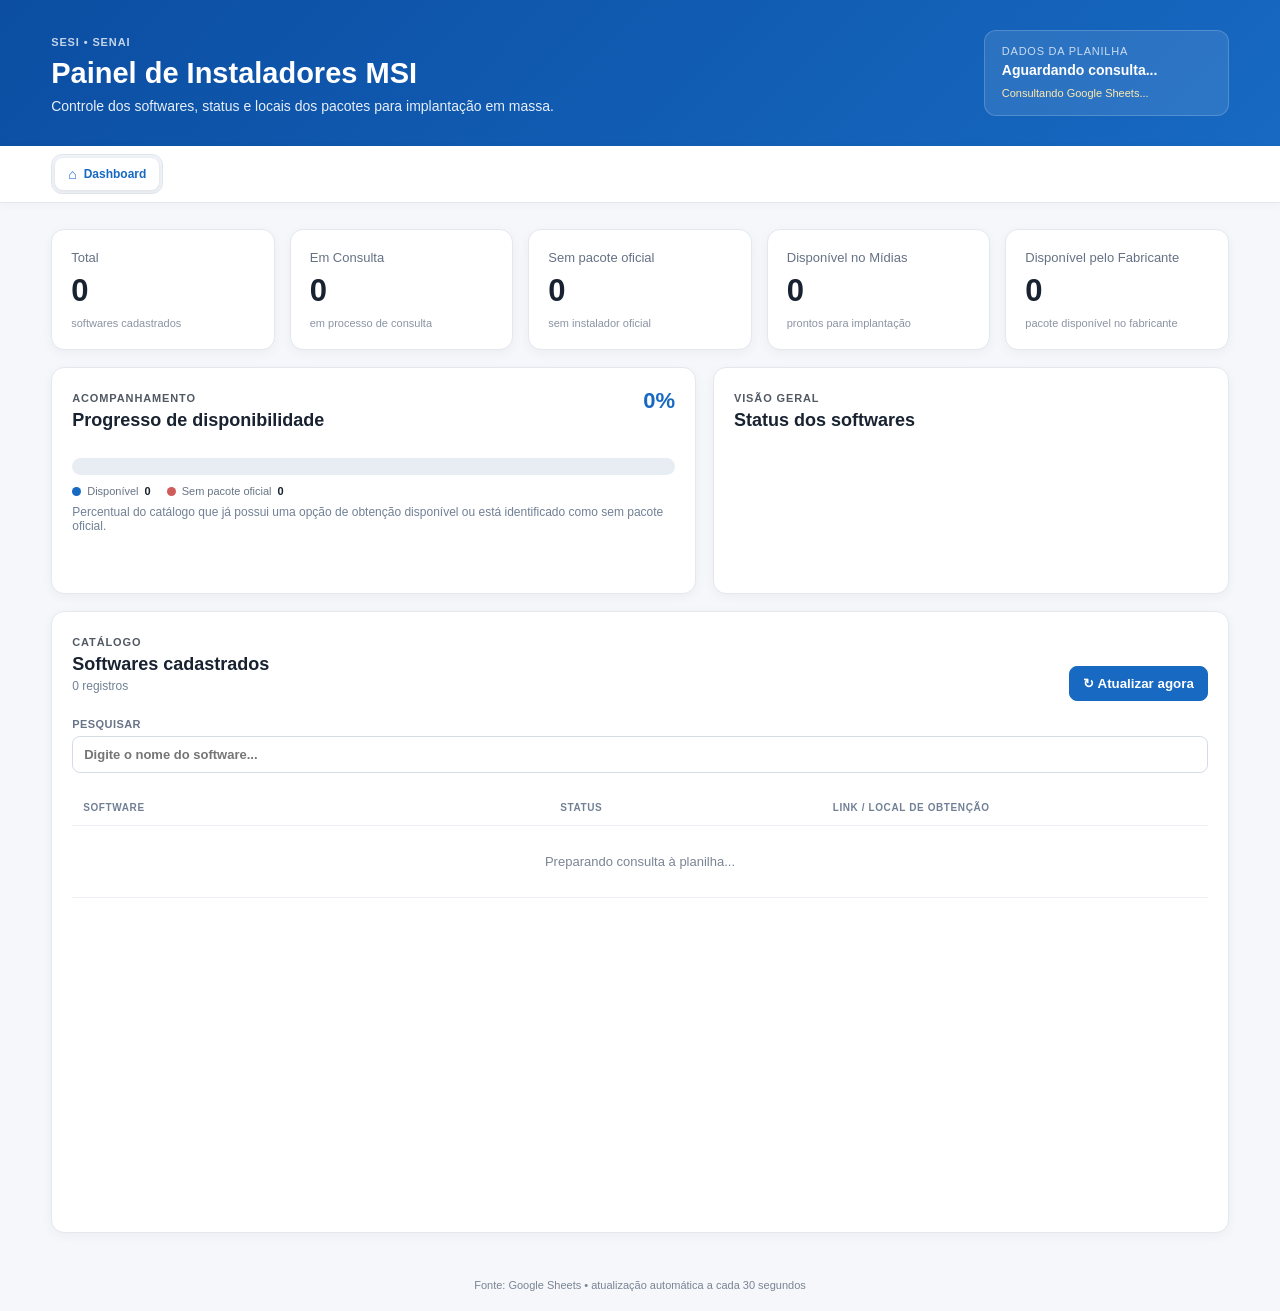
==== Index.html @ 360e511c "Add files via upload" ====
<!DOCTYPE html>
<html lang="pt-BR">
<head>
<meta charset="UTF-8">
<meta name="viewport" content="width=device-width, initial-scale=1.0">
<title>Painel de Instaladores MSI</title>
<style>
*{box-sizing:border-box}body{margin:0;font-family:Inter,Segoe UI,Arial,sans-serif;background:#f5f7fa;color:#182230}.topbar{background:linear-gradient(135deg,#0b4ea2,#1769c2);color:#fff;padding:30px max(4%,calc((100% - 1200px)/2));display:flex;justify-content:space-between;gap:28px;align-items:center}.brand{min-width:0}.eyebrow,.section-kicker{font-size:11px;font-weight:700;letter-spacing:.08em;text-transform:uppercase;opacity:.75}.topbar h1{margin:7px 0 7px;font-size:29px;line-height:1.15}.topbar p{margin:0;max-width:720px;opacity:.9;font-size:14px}.update-box{min-width:245px;padding:14px 17px;border:1px solid rgba(255,255,255,.18);border-radius:12px;background:rgba(255,255,255,.1)}.update-label{font-size:11px;text-transform:uppercase;letter-spacing:.07em;opacity:.75}.update-box strong{display:block;margin:5px 0;font-size:14px}.connection{display:inline-flex;align-items:center;gap:6px;font-size:11px}.connection.ok{color:#c8f7d8}.connection.error{color:#ffd0d0}.connection.loading{color:#ffe9ad}.container{width:min(1200px,92%);margin:26px auto}.notice{margin-bottom:16px;padding:13px 16px;border-radius:10px;font-size:13px}.notice.error{background:#fff0f0;border:1px solid #f0b7b7;color:#8e2525}.notice.warning{background:#fff8e5;border:1px solid #efd28a;color:#795500}.hidden{display:none}.cards{display:grid;grid-template-columns:repeat(4,1fr);gap:15px;margin-bottom:17px}.card,.panel{background:#fff;border:1px solid #e3e8ef;border-radius:13px;box-shadow:0 3px 12px rgba(24,34,48,.045)}.card{padding:18px 19px}.card span{font-size:13px;color:#657184}.card strong{display:block;font-size:31px;line-height:1;margin:9px 0 7px}.card small{color:#8a94a3;font-size:11px}.card.highlight{border-top:3px solid #1769c2}.overview{display:grid;grid-template-columns:1.25fr 1fr;gap:17px;margin-bottom:17px}.panel{padding:20px}.section-heading{display:flex;justify-content:space-between;gap:18px;align-items:start}.section-heading h2,.table-head h2{margin:4px 0 0;font-size:18px}.section-heading>strong{font-size:22px;color:#1769c2}.progress-track{height:17px;background:#e8edf3;border-radius:99px;overflow:hidden;margin:27px 0 10px;display:flex}.progress-bar{height:100%;width:0;flex:0 0 auto;transition:width .35s ease}.progress-available{background:linear-gradient(90deg,#1769c2,#2e86de)}.progress-none{background:#d15b5b}.progress-legend{display:flex;flex-wrap:wrap;gap:16px;font-size:11px;color:#687487;margin-bottom:8px}.progress-legend span{display:inline-flex;align-items:center;gap:6px}.progress-legend b{color:#182230}.progress-dot{width:9px;height:9px;border-radius:50%;display:inline-block}.muted{color:#718096;font-size:12px;margin:8px 0}.donut-wrap{display:flex;align-items:center;gap:23px;min-height:142px}.donut{width:142px;height:142px;border-radius:50%;position:relative;flex:0 0 auto}.donut:after{content:"";position:absolute;inset:31px;border-radius:50%;background:#fff}.legend{display:grid;gap:11px;font-size:12px}.legend>div{display:flex;align-items:center;gap:7px}.legend b{margin-left:2px}.dot{width:10px;height:10px;border-radius:50%;display:inline-block}.consulta-dot{background:#d99a20}.none-dot{background:#d15b5b}.available-dot{background:#1769c2}.table-panel{padding-bottom:12px}.table-head{display:flex;justify-content:space-between;align-items:end;gap:20px}.actions button{border:1px solid #1769c2;background:#1769c2;color:#fff;border-radius:8px;padding:9px 13px;font-weight:600;cursor:pointer}.actions button:hover{background:#0b4ea2}.filters{display:grid;grid-template-columns:1.5fr 1fr;gap:12px;margin:17px 0}.filters label{display:grid;gap:6px;font-size:11px;font-weight:700;color:#687487;text-transform:uppercase;letter-spacing:.04em}input,select{width:100%;border:1px solid #d5dce6;border-radius:8px;padding:10px 11px;background:#fff;color:#182230;font:inherit;font-size:13px;outline:none}input:focus,select:focus{border-color:#1769c2;box-shadow:0 0 0 3px rgba(23,105,194,.1)}.table-wrap{overflow:auto}table{width:100%;border-collapse:collapse}th,td{padding:12px 11px;border-bottom:1px solid #edf0f4;text-align:left}th{color:#718096;font-size:10px;text-transform:uppercase;letter-spacing:.06em}td{font-size:13px}.status{display:inline-flex;padding:5px 9px;border-radius:99px;font-size:11px;font-weight:700}.status.available{background:#eaf3ff;color:#1769c2;border:1px solid #cfe0f5}.status.consulta{background:#fff5d9;color:#8a5a00}.status.none{background:#fdeaea;color:#a32929}.status.unknown{background:#eef2f7;color:#596579}.empty{text-align:center;color:#7a8494;padding:28px}.table-panel .muted{margin-top:4px}footer{text-align:center;color:#7a8494;font-size:11px;padding:20px}@media(max-width:850px){.topbar{flex-direction:column;align-items:flex-start}.update-box{width:100%;min-width:0}.cards{grid-template-columns:repeat(2,1fr)}.overview{grid-template-columns:1fr}.table-head{align-items:stretch;flex-direction:column}.filters{grid-template-columns:1fr}}@media(max-width:500px){.container{width:94%;margin-top:18px}.cards{grid-template-columns:1fr}.topbar{padding:24px 4%}.topbar h1{font-size:24px}.donut-wrap{align-items:flex-start;flex-direction:column}.donut{width:125px;height:125px}.donut:after{inset:28px}}
.nav{background:#fff;border-bottom:1px solid #e3e8ef;position:sticky;top:0;z-index:5}.nav-inner{width:min(1200px,92%);margin:auto;display:flex;gap:4px}.nav-btn{border:0;background:transparent;padding:12px 15px;color:#637084;font-weight:700;font-size:12px;cursor:pointer;border-bottom:3px solid transparent}.nav-btn:hover{color:#1769c2}.nav-btn.active{color:#1769c2;border-bottom-color:#1769c2}.hidden-page{display:none!important}.actions{display:flex;gap:8px;flex-wrap:wrap}.actions button.secondary{background:#fff;color:#1769c2;border-color:#b9cee6}.actions button.secondary:hover{background:#f1f6fb}.open-link{display:inline-flex;align-items:center;padding:6px 10px;border-radius:7px;background:#1769c2;color:#fff;text-decoration:none;font-size:11px;font-weight:700}.open-link:hover{background:#0b4ea2}.link-cell{max-width:300px;white-space:nowrap;overflow:hidden;text-overflow:ellipsis}@media(max-width:650px){.nav-inner{width:94%}.nav-btn{padding:11px 10px}.actions{align-items:stretch}.actions button{width:100%}}
/* Navegação clean v10 */
.nav{background:rgba(255,255,255,.96);backdrop-filter:blur(8px);box-shadow:0 2px 10px rgba(24,34,48,.035)}
.nav-inner{padding:8px 0;align-items:center}
.nav-segment{display:inline-flex;gap:3px;padding:3px;background:#f1f4f8;border:1px solid #e1e6ed;border-radius:11px}
.nav-btn{display:inline-flex;align-items:center;gap:7px;border:0;border-radius:8px;border-bottom:0;padding:9px 13px;color:#667387;background:transparent;transition:.18s ease}
.nav-btn:hover{color:#1769c2;background:#fff}
.nav-btn.active{color:#1769c2;background:#fff;box-shadow:0 1px 4px rgba(24,34,48,.10);border-bottom:0}
.nav-icon{font-size:14px;line-height:1;font-weight:800}
.media-state.ok{color:#18794e}.media-state.warning{color:#8a5a00}.media-state.error{color:#a32929}.media-state.loading{color:#1769c2}
@media(max-width:650px){.nav-inner{width:94%}.nav-segment{width:100%}.nav-btn{flex:1;justify-content:center;padding:10px 8px}.actions button{width:auto}.actions #mediaBackButton{width:auto}}

/* Ação Abrir */
.open-link{border:0;cursor:pointer;font-family:inherit}
/* v14: layout fixo e área de tabela estável */
.page{min-height:760px}
.table-wrap{min-height:390px;max-height:390px;overflow:auto}
#page-dashboard .table-wrap{min-height:430px;max-height:430px}
.card.highlight{border-top-color:#1769c2;background:#f8fbff}
.status.available{background:#eaf3ff;color:#1769c2;border-color:#cfe0f5}

/* v15: área de visualização estável independentemente dos filtros */
.page{min-height:760px}
.table-wrap{height:430px;overflow:auto}
.table-wrap table{min-width:100%}
.open-link{white-space:nowrap}
.open-link.copied{background:#2f855a!important;border-color:#2f855a!important}
.status.available{background:#eaf3ff;color:#1769c2;border-color:#cfe0f5}
@media(max-width:850px){.page{min-height:900px}.table-wrap{height:430px}}
@media(max-width:500px){.page{min-height:980px}.table-wrap{height:430px}}

/* v16: layout visual fixo e navegação de mídias somente por cópia */
.software-table,.media-table{table-layout:fixed;width:100%;}
.software-table .col-software{width:75%;}
.software-table .col-status{width:25%;}
.media-table .col-media-software{width:20%;}
.media-table .col-media-type{width:12%;}
.media-table .col-media-link{width:31%;}
.media-table .col-media-obs{width:25%;}
.media-table .col-media-action{width:12%;}
.software-table th,.software-table td,.media-table th,.media-table td{overflow:hidden;text-overflow:ellipsis;}
.media-table .link-cell{max-width:none;white-space:nowrap;}
.card.highlight{border:1px solid #1769c2;background:#eaf3ff;}
.card.highlight span,.card.highlight strong,.card.highlight small{color:#1769c2;}
.status.available{background:#1769c2;color:#fff;border-color:#1769c2;}
.open-link{background:#1769c2;color:#fff;border:1px solid #1769c2;}
.open-link:hover{background:#0b4ea2;border-color:#0b4ea2;}
.open-link.copied{background:#2f855a!important;border-color:#2f855a!important;}
.table-wrap{height:430px;min-height:430px;max-height:430px;}
#page-dashboard .table-wrap{height:430px;min-height:430px;max-height:430px;}

/* v17 corrections */
.table-wrap{overflow-x:auto;overflow-y:scroll;}
#page-dashboard .table-wrap{overflow-x:auto;overflow-y:scroll;}
.card.highlight{background:#eaf3ff !important;border:1px solid #1769c2 !important;border-top:3px solid #1769c2 !important;}
.card.highlight span,.card.highlight strong,.card.highlight small{color:#1769c2 !important;}
.status.available{background:#1769c2 !important;color:#fff !important;border-color:#1769c2 !important;}
.software-table th,.software-table td{white-space:nowrap;}
.media-table th,.media-table td{white-space:nowrap;}

/* v18: filtro de status com a mesma identidade visual do gráfico */
#statusFilter.status-filter-available{background:#eaf3ff !important;color:#1769c2 !important;border-color:#1769c2 !important;font-weight:700;}
#statusFilter.status-filter-consulta{background:#fff5d9 !important;color:#8a5a00 !important;border-color:#d99a20 !important;font-weight:700;}
#statusFilter.status-filter-none{background:#fdeaea !important;color:#a32929 !important;border-color:#d15b5b !important;font-weight:700;}
#statusFilter option{background:#fff;color:#182230;font-weight:400;}
#statusFilter option:checked{background:#1769c2;color:#fff;}

.media-actions{display:flex;gap:6px;align-items:center;white-space:nowrap}.browser-link{background:#fff!important;color:#1769c2!important;border:1px solid #1769c2!important}.browser-link:hover{background:#f1f6fb!important}

/* v23: mídia compacta com botão de cópia no próprio campo de endereço */
.media-table .col-media-software{width:22%;}
.media-table .col-media-type{width:13%;}
.media-table .col-media-link{width:40%;}
.media-table .col-media-obs{width:25%;}
.media-table .link-cell{display:flex;align-items:center;gap:8px;min-width:0;overflow:hidden;text-overflow:clip;}
.media-table .media-link-text{min-width:0;overflow:hidden;text-overflow:ellipsis;white-space:nowrap;flex:1;}
.media-table .copy-link{flex:0 0 auto;}

/* v25 */
#statusFilter.status-filter-fabricante{background:#eaf3ff !important;color:#1769c2 !important;border-color:#1769c2 !important;font-weight:700;}

/* v26: tabela de mídias mais compacta */
.media-table .col-media-software{width:22%;}
.media-table .col-media-type{width:12%;}
.media-table .col-media-link{width:41%;}
.media-table .col-media-obs{width:25%;}
.media-table .link-cell{display:flex;align-items:center;gap:8px;min-width:0;}
.media-table .copy-link{flex:0 0 auto;white-space:nowrap;padding:6px 9px;font-size:12px;}

/* v29: links integrados ao dashboard; página de mídias removida */
.software-table,.software-table .col-software,.software-table .col-status,.software-table .col-link{table-layout:fixed;}
.software-table .col-software{width:42%;}
.software-table .col-status{width:24%;}
.software-table .col-link{width:34%;}
.software-table .link-cell{display:flex;align-items:center;gap:8px;min-width:0;white-space:nowrap;}
.software-table .link-text{min-width:0;flex:1;overflow:hidden;text-overflow:ellipsis;white-space:nowrap;}
.software-table .copy-link{flex:0 0 auto;white-space:nowrap;padding:6px 9px;border:1px solid #1769c2;border-radius:7px;background:#1769c2;color:#fff;font-size:11px;font-weight:700;cursor:pointer;}
.software-table .copy-link:hover{background:#0b4ea2;border-color:#0b4ea2;}
.software-table .copy-link.copied{background:#2f7d32;border-color:#2f7d32;}
@media(max-width:850px){.software-table .col-software{width:34%;}.software-table .col-status{width:28%;}.software-table .col-link{width:38%;}}
@media(max-width:650px){.software-table .col-software{width:100%;}.software-table .col-status{width:100%;}.software-table .col-link{width:100%;}.software-table th,.software-table td{white-space:nowrap;}}

/* v30: cards de resumo como filtros rápidos */
.cards{grid-template-columns:repeat(5,1fr);}
.filter-card{cursor:pointer;transition:transform .16s ease,box-shadow .16s ease,border-color .16s ease,background .16s ease;user-select:none;}
.filter-card:hover{transform:translateY(-2px);box-shadow:0 6px 18px rgba(24,34,48,.09);border-color:#b9cee6;}
.filter-card:focus-visible{outline:3px solid rgba(23,105,194,.22);outline-offset:2px;}
.filter-card.active-filter{border-color:#1769c2;background:#eaf3ff;box-shadow:0 4px 14px rgba(23,105,194,.12);}
.filter-card.active-filter span,.filter-card.active-filter strong,.filter-card.active-filter small{color:#1769c2;}
.filter-card.active-filter strong{font-weight:800;}
.filters{grid-template-columns:1fr;}
@media(max-width:1100px){.cards{grid-template-columns:repeat(3,1fr);}}
@media(max-width:850px){.cards{grid-template-columns:repeat(2,1fr);}}
@media(max-width:500px){.cards{grid-template-columns:1fr;}}

</style>
</head>
<body>
<header class="topbar">
  <div class="brand"><span class="eyebrow">SESI • SENAI</span><h1>Painel de Instaladores MSI</h1><p>Controle dos softwares, status e locais dos pacotes para implantação em massa.</p></div>
  <div class="update-box"><div class="update-label">Dados da planilha</div><strong id="lastUpdate">Aguardando consulta...</strong><span id="connectionStatus" class="connection loading">Iniciando conexão...</span></div>
</header>
<nav class="nav"><div class="nav-inner"><div class="nav-segment" aria-label="Navegação principal">
  <button class="nav-btn active" data-page="dashboard"><span class="nav-icon">⌂</span><span>Dashboard</span></button>
</div></div></nav>
<main class="container">
  <div id="errorBox" class="notice hidden"></div>
  <section id="page-dashboard" class="page">
    <section class="cards" aria-label="Filtros rápidos do catálogo">
      <article class="card filter-card" data-filter="" tabindex="0" role="button" aria-pressed="false"><span>Total</span><strong id="total">0</strong><small>softwares cadastrados</small></article>
      <article class="card filter-card" data-filter="Em Consulta" tabindex="0" role="button" aria-pressed="false"><span>Em Consulta</span><strong id="emConsulta">0</strong><small>em processo de consulta</small></article>
      <article class="card filter-card" data-filter="Sem pacote oficial" tabindex="0" role="button" aria-pressed="false"><span>Sem pacote oficial</span><strong id="semPacote">0</strong><small>sem instalador oficial</small></article>
      <article class="card filter-card" data-filter="Disponível no Mídias" tabindex="0" role="button" aria-pressed="false"><span>Disponível no Mídias</span><strong id="disponivel">0</strong><small>prontos para implantação</small></article>
      <article class="card filter-card" data-filter="Disponível pelo Fabricante" tabindex="0" role="button" aria-pressed="false"><span>Disponível pelo Fabricante</span><strong id="fabricante">0</strong><small>pacote disponível no fabricante</small></article>
    </section>
    <section class="overview">
      <div class="panel progress-panel"><div class="section-heading"><div><span class="section-kicker">Acompanhamento</span><h2>Progresso de disponibilidade</h2></div><strong id="progressPercent">0%</strong></div><div class="progress-track" aria-label="Progresso de disponibilidade"><div id="progressAvailableBar" class="progress-bar progress-available"></div><div id="progressSemPacoteBar" class="progress-bar progress-none"></div></div><div class="progress-legend"><span><i class="progress-dot available-dot"></i>Disponível <b id="progressAvailableCount">0</b></span><span><i class="progress-dot none-dot"></i>Sem pacote oficial <b id="progressSemPacoteCount">0</b></span></div><p class="muted">Percentual do catálogo que já possui uma opção de obtenção disponível ou está identificado como sem pacote oficial.</p></div>
      <div class="panel chart-panel"><div class="section-heading"><div><span class="section-kicker">Visão geral</span><h2>Status dos softwares</h2></div></div><div class="donut-wrap"><div id="donut" class="donut"></div><div id="legend" class="legend"></div></div></div>
    </section>
    <section class="panel table-panel">
      <div class="table-head"><div><span class="section-kicker">Catálogo</span><h2>Softwares cadastrados</h2><p class="muted" id="resultCount">0 registros</p></div><div class="actions"><button id="refreshButton" type="button">↻ Atualizar agora</button></div></div>
      <div class="filters"><label>Pesquisar<input id="search" type="search" placeholder="Digite o nome do software..."></label></div>
      <div class="table-wrap"><table class="software-table"><colgroup><col class="col-software"><col class="col-status"><col class="col-link"></colgroup><thead><tr><th>Software</th><th>Status</th><th>Link / local de obtenção</th></tr></thead><tbody id="softwareTable"><tr><td colspan="3" class="empty">Preparando consulta à planilha...</td></tr></tbody></table></div>
    </section>
  </section>
</main>
<footer>Fonte: Google Sheets • atualização automática a cada 30 segundos</footer>


<script>
const STATUS = {
  CONSULTA: "Em Consulta",
  SEM_PACOTE: "Sem pacote oficial",
  DISPONIVEL: "Disponível no \\Mídias",
  FABRICANTE: "Disponível pelo Fabricante"
};

let allRows = [], hasLoadedData = false, activeFilter = "";
function $(id) { return document.getElementById(id); }
function normalize(value) { return String(value ?? "").replace(/^\uFEFF/, "").replace(/\u00A0/g, " ").trim(); }
function normalizeStatus(value) { return normalize(value).replace(/\\+/g, "\\").replace(/\s+/g, " ").toLowerCase(); }
function canonicalStatus(value) {
  const raw = normalize(value), key = normalizeStatus(raw);
  if (key === normalizeStatus(STATUS.CONSULTA)) return STATUS.CONSULTA;
  if (key === normalizeStatus(STATUS.SEM_PACOTE)) return STATUS.SEM_PACOTE;
  if (key === normalizeStatus(STATUS.DISPONIVEL) || key === normalizeStatus("Disponível no Mídias")) return STATUS.DISPONIVEL;
  if (key === normalizeStatus(STATUS.FABRICANTE)) return STATUS.FABRICANTE;
  return raw;
}
function setConnection(text,type="neutral") { const el=$("connectionStatus"); if(el){el.textContent=text;el.className=`connection ${type}`;} }
function setLastUpdate(text) { if($("lastUpdate")) $("lastUpdate").textContent=text; }
function showError(message,type="error") { const box=$("errorBox"); if(box){box.className=`notice ${type}`;box.textContent=message;} }
function hideError() { if($("errorBox")) $("errorBox").className="notice hidden"; }

function loadData(){
  setConnection("Consultando Google Sheets...","loading");
  google.script.run
    .withSuccessHandler(data => {
      allRows = (data && Array.isArray(data.rows) ? data.rows : []).map(r => ({
        software: normalize(r.software),
        status: canonicalStatus(r.status),
        link: normalize(r.link)
      })).filter(r => r.software);
      hasLoadedData = true;
      updateDashboard();
      setLastUpdate(data.updatedAt || new Date().toLocaleString("pt-BR"));
      setConnection(`Conectado • ${allRows.length} registros`,"ok");
      if(!allRows.length) showError("A planilha foi acessada, mas ainda não há softwares cadastrados.","warning");
      else hideError();
    })
    .withFailureHandler(error => {
      console.error("Falha ao carregar dados:", error);
      setConnection("Sem conexão com a planilha","error");
      setLastUpdate("Não atualizada");
      updateDashboard();
      if(hasLoadedData) showError("Não foi possível atualizar os dados agora. Os dados anteriores continuam sendo exibidos.","warning");
      else { showError("Não foi possível obter os dados da planilha. Verifique as permissões do Web App e tente novamente.","error"); renderEmptyState("Não foi possível carregar os dados."); }
    })
    .getSoftwares();
}

function statusClass(status){
  if(status===STATUS.DISPONIVEL||status===STATUS.FABRICANTE)return"available";
  if(status===STATUS.CONSULTA)return"consulta";
  if(status===STATUS.SEM_PACOTE)return"none";
  return"unknown";
}

function updateDashboard(){
  const total=allRows.length,
    consulta=allRows.filter(r=>r.status===STATUS.CONSULTA).length,
    semPacote=allRows.filter(r=>r.status===STATUS.SEM_PACOTE).length,
    disponivel=allRows.filter(r=>r.status===STATUS.DISPONIVEL).length,
    fabricante=allRows.filter(r=>r.status===STATUS.FABRICANTE).length,
    disponivelTotal=disponivel+fabricante,
    acompanhado=disponivelTotal+semPacote,
    percent=total?acompanhado/total*100:0,
    percentDisponivel=total?disponivelTotal/total*100:0,
    percentSemPacote=total?semPacote/total*100:0;
  $("total").textContent=total;
  $("emConsulta").textContent=consulta;
  $("semPacote").textContent=semPacote;
  $("disponivel").textContent=disponivel;
  $("fabricante").textContent=fabricante;
  $("progressPercent").textContent=`${percent.toFixed(1)}%`;
  $("progressAvailableBar").style.width=`${percentDisponivel}%`;
  $("progressSemPacoteBar").style.width=`${percentSemPacote}%`;
  $("progressAvailableCount").textContent=disponivelTotal;
  $("progressSemPacoteCount").textContent=semPacote;

  const a=total?consulta/total*360:0,b=total?semPacote/total*360:0,c=total?disponivel/total*360:0,d=total?fabricante/total*360:0;
  $("donut").style.background=`conic-gradient(#d99a20 0deg ${a}deg,#d15b5b ${a}deg ${a+b}deg,#1769c2 ${a+b}deg ${a+b+c}deg,#1769c2 ${a+b+c}deg ${a+b+c+d}deg)`;
  $("legend").innerHTML=`<div><span class="dot consulta-dot"></span>Em Consulta <b>${consulta}</b></div><div><span class="dot none-dot"></span>Sem pacote oficial <b>${semPacote}</b></div><div><span class="dot available-dot"></span>Disponível no Mídias <b>${disponivel}</b></div><div><span class="dot available-dot"></span>Disponível pelo Fabricante <b>${fabricante}</b></div>`;
  renderTable();
}

function renderEmptyState(message){
  $("softwareTable").innerHTML=`<tr><td colspan="3" class="empty">${escapeHtml(message)}</td></tr>`;
  $("resultCount").textContent="0 registros";
}

function renderTable(){
  const search=normalize($("search")?.value).toLowerCase(),filter=canonicalStatus(activeFilter);
  const rows=allRows.filter(r=>(!search||r.software.toLowerCase().includes(search))&&(!filter||r.status===filter));
  $("resultCount").textContent=`${rows.length} registro${rows.length===1?'':'s'}`;
  $("softwareTable").innerHTML=rows.length?rows.map(r=>{
    const i=allRows.indexOf(r);
    const link=r.link||"—";
    return `<tr><td>${escapeHtml(r.software)}</td><td><span class="status ${statusClass(r.status)}">${escapeHtml(r.status||"Sem status")}</span></td><td class="link-cell" title="${escapeHtml(link)}"><span class="link-text">${escapeHtml(link)}</span>${r.link?`<button type="button" class="copy-link" data-row-index="${i}">Copiar endereço</button>`:""}</td></tr>`;
  }).join(""):`<tr><td colspan="3" class="empty">${allRows.length?"Nenhum software encontrado para os filtros atuais.":"Nenhum software cadastrado."}</td></tr>`;
}

function updateFilterCards(){
  document.querySelectorAll(".filter-card").forEach(card=>{
    const active=canonicalStatus(card.dataset.filter||"")===canonicalStatus(activeFilter);
    card.classList.toggle("active-filter",!!activeFilter&&active);
    card.setAttribute("aria-pressed",activeFilter&&active?"true":"false");
  });
}
function setActiveFilter(filter){ activeFilter=canonicalStatus(filter||""); updateFilterCards(); renderTable(); }

function copyAddress(link,button){
  const x=String(link??"").replace(/^\uFEFF/,"").replace(/\u00A0/g," ").trim();
  if(!x)return;
  try{
    if(navigator.clipboard&&window.isSecureContext)navigator.clipboard.writeText(x).then(()=>copiedFeedback(button)).catch(()=>fallbackCopy(x,button));
    else fallbackCopy(x,button);
  }catch(e){fallbackCopy(x,button);}
}
function fallbackCopy(x,button){
  const ta=document.createElement("textarea");ta.value=x;ta.setAttribute("readonly","");ta.style.position="fixed";ta.style.left="-9999px";document.body.appendChild(ta);ta.focus();ta.select();
  try{if(!document.execCommand("copy"))throw new Error("copy failed");copiedFeedback(button);}catch(e){alert("Não foi possível copiar o endereço.\n\n"+x);}finally{ta.remove();}
}
function copiedFeedback(button){if(!button)return;const original=button.textContent;button.textContent="✓ Copiado!";button.classList.add("copied");setTimeout(()=>{button.textContent=original;button.classList.remove("copied");},1600);}
function escapeHtml(value){return String(value).replaceAll("&","&amp;").replaceAll("<","&lt;").replaceAll(">","&gt;").replaceAll('"',"&quot;").replaceAll("'","&#039;");}

document.addEventListener("click",e=>{
  const copy=e.target.closest(".copy-link");
  if(copy){const i=Number(copy.dataset.rowIndex);if(Number.isInteger(i)&&allRows[i])copyAddress(allRows[i].link,copy);}
});

function init(){
  $("search").addEventListener("input",renderTable);
  $("refreshButton").addEventListener("click",loadData);
  document.querySelectorAll(".filter-card").forEach(card=>{
    const activate=()=>setActiveFilter(card.dataset.filter||"");
    card.addEventListener("click",activate);
    card.addEventListener("keydown",e=>{if(e.key==="Enter"||e.key===" "){e.preventDefault();activate();}});
  });
  updateFilterCards();
  loadData();
  setInterval(loadData,30000);
}
if(document.readyState==="loading")document.addEventListener("DOMContentLoaded",init);else init();
</script>

</body>
</html>
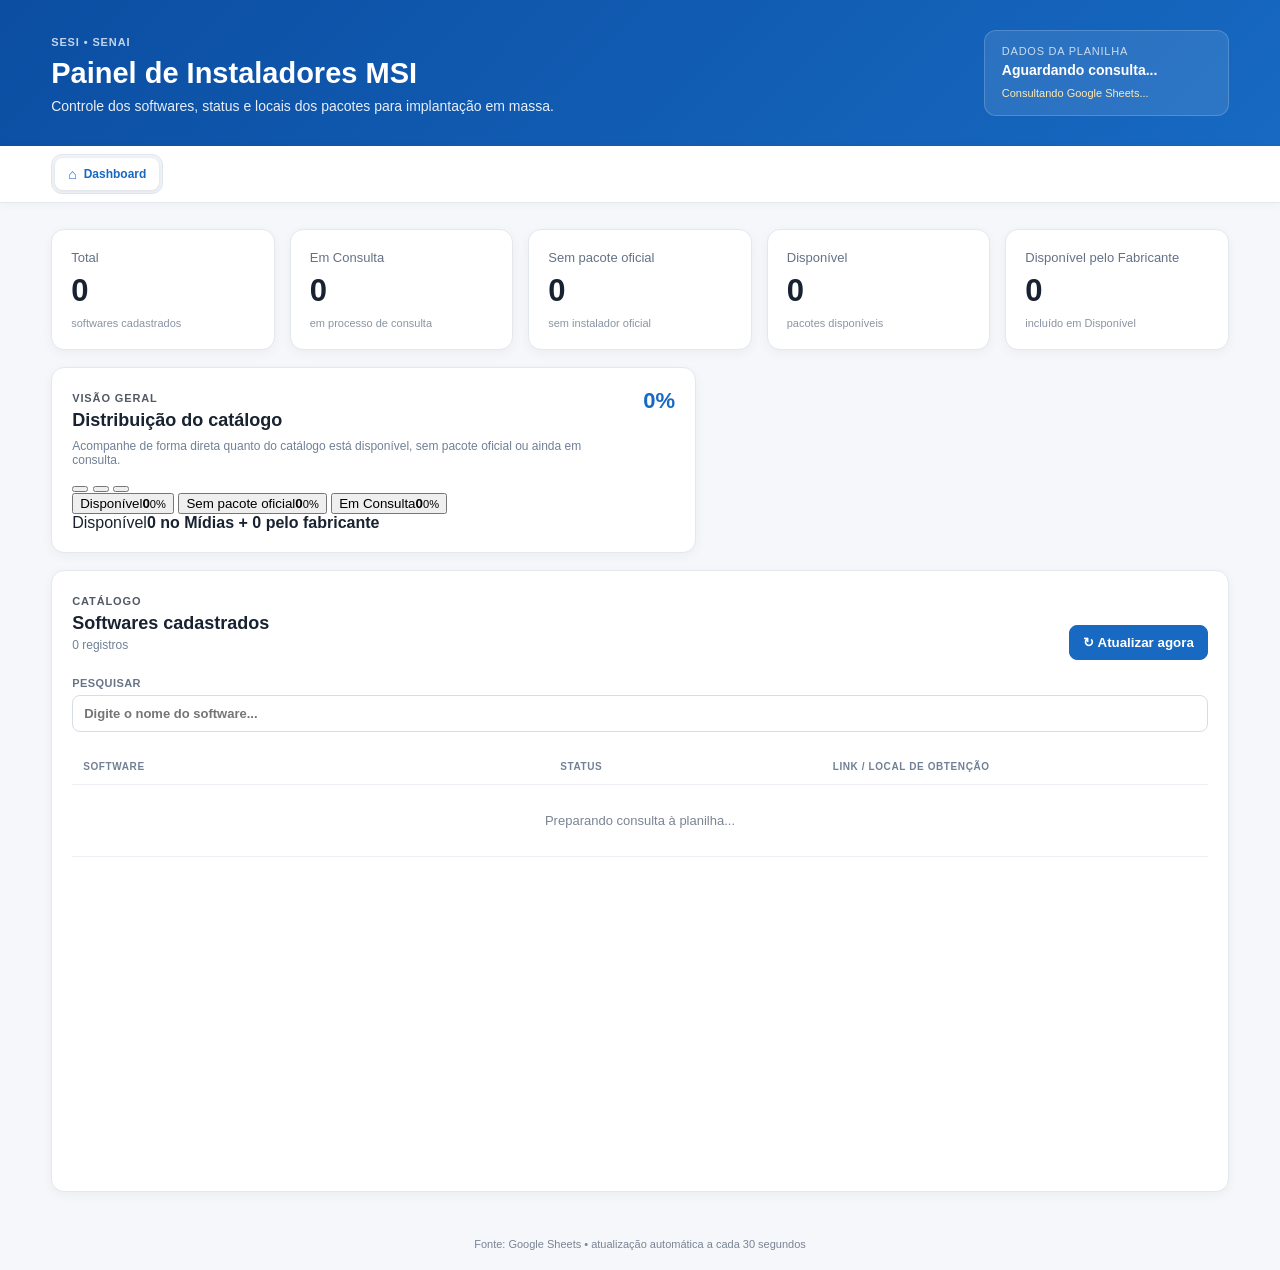
==== commit f682bae5: "Add files via upload" ====
--- a/Index.html
+++ b/Index.html
@@ -138,12 +138,24 @@
       <article class="card filter-card" data-filter="" tabindex="0" role="button" aria-pressed="false"><span>Total</span><strong id="total">0</strong><small>softwares cadastrados</small></article>
       <article class="card filter-card" data-filter="Em Consulta" tabindex="0" role="button" aria-pressed="false"><span>Em Consulta</span><strong id="emConsulta">0</strong><small>em processo de consulta</small></article>
       <article class="card filter-card" data-filter="Sem pacote oficial" tabindex="0" role="button" aria-pressed="false"><span>Sem pacote oficial</span><strong id="semPacote">0</strong><small>sem instalador oficial</small></article>
-      <article class="card filter-card" data-filter="Disponível no Mídias" tabindex="0" role="button" aria-pressed="false"><span>Disponível no Mídias</span><strong id="disponivel">0</strong><small>prontos para implantação</small></article>
-      <article class="card filter-card" data-filter="Disponível pelo Fabricante" tabindex="0" role="button" aria-pressed="false"><span>Disponível pelo Fabricante</span><strong id="fabricante">0</strong><small>pacote disponível no fabricante</small></article>
+      <article class="card filter-card" data-filter="__AVAILABLE__" tabindex="0" role="button" aria-pressed="false"><span>Disponível</span><strong id="disponivel">0</strong><small>pacotes disponíveis</small></article>
+      <article class="card filter-card" data-filter="Disponível pelo Fabricante" tabindex="0" role="button" aria-pressed="false"><span>Disponível pelo Fabricante</span><strong id="fabricante">0</strong><small>incluído em Disponível</small></article>
     </section>
-    <section class="overview">
-      <div class="panel progress-panel"><div class="section-heading"><div><span class="section-kicker">Acompanhamento</span><h2>Progresso de disponibilidade</h2></div><strong id="progressPercent">0%</strong></div><div class="progress-track" aria-label="Progresso de disponibilidade"><div id="progressAvailableBar" class="progress-bar progress-available"></div><div id="progressSemPacoteBar" class="progress-bar progress-none"></div></div><div class="progress-legend"><span><i class="progress-dot available-dot"></i>Disponível <b id="progressAvailableCount">0</b></span><span><i class="progress-dot none-dot"></i>Sem pacote oficial <b id="progressSemPacoteCount">0</b></span></div><p class="muted">Percentual do catálogo que já possui uma opção de obtenção disponível ou está identificado como sem pacote oficial.</p></div>
-      <div class="panel chart-panel"><div class="section-heading"><div><span class="section-kicker">Visão geral</span><h2>Status dos softwares</h2></div></div><div class="donut-wrap"><div id="donut" class="donut"></div><div id="legend" class="legend"></div></div></div>
+    <section class="overview single-overview">
+      <div class="panel catalog-overview">
+        <div class="section-heading"><div><span class="section-kicker">Visão geral</span><h2>Distribuição do catálogo</h2><p class="muted">Acompanhe de forma direta quanto do catálogo está disponível, sem pacote oficial ou ainda em consulta.</p></div><strong id="coveragePercent">0%</strong></div>
+        <div class="distribution-track" aria-label="Distribuição dos softwares por status">
+          <button type="button" id="distAvailable" class="distribution-segment distribution-available" aria-label="Disponível"></button>
+          <button type="button" id="distNone" class="distribution-segment distribution-none" aria-label="Sem pacote oficial"></button>
+          <button type="button" id="distConsulta" class="distribution-segment distribution-consulta" aria-label="Em Consulta"></button>
+        </div>
+        <div class="distribution-summary">
+          <button type="button" class="distribution-item" data-dist-filter="__AVAILABLE__"><span class="dist-label"><i class="dist-dot available-dot"></i><span>Disponível</span></span><strong id="distAvailableCount">0</strong><small id="distAvailablePct">0%</small></button>
+          <button type="button" class="distribution-item" data-dist-filter="Sem pacote oficial"><span class="dist-label"><i class="dist-dot none-dot"></i><span>Sem pacote oficial</span></span><strong id="distNoneCount">0</strong><small id="distNonePct">0%</small></button>
+          <button type="button" class="distribution-item" data-dist-filter="Em Consulta"><span class="dist-label"><i class="dist-dot consulta-dot"></i><span>Em Consulta</span></span><strong id="distConsultaCount">0</strong><small id="distConsultaPct">0%</small></button>
+        </div>
+        <div class="availability-detail"><span><i class="dist-dot available-dot"></i>Disponível</span><b><span id="distMidiasCount">0</span> no Mídias + <span id="distFabricanteCount">0</span> pelo fabricante</b></div>
+      </div>
     </section>
     <section class="panel table-panel">
       <div class="table-head"><div><span class="section-kicker">Catálogo</span><h2>Softwares cadastrados</h2><p class="muted" id="resultCount">0 registros</p></div><div class="actions"><button id="refreshButton" type="button">↻ Atualizar agora</button></div></div>
@@ -163,6 +175,7 @@
   FABRICANTE: "Disponível pelo Fabricante"
 };
 
+const FILTER_AVAILABLE = "__AVAILABLE__";
 let allRows = [], hasLoadedData = false, activeFilter = "";
 function $(id) { return document.getElementById(id); }
 function normalize(value) { return String(value ?? "").replace(/^\uFEFF/, "").replace(/\u00A0/g, " ").trim(); }
@@ -222,23 +235,34 @@
     fabricante=allRows.filter(r=>r.status===STATUS.FABRICANTE).length,
     disponivelTotal=disponivel+fabricante,
     acompanhado=disponivelTotal+semPacote,
-    percent=total?acompanhado/total*100:0,
     percentDisponivel=total?disponivelTotal/total*100:0,
-    percentSemPacote=total?semPacote/total*100:0;
+    percentSemPacote=total?semPacote/total*100:0,
+    percentConsulta=total?consulta/total*100:0,
+    percentAcompanhado=total?acompanhado/total*100:0;
+
   $("total").textContent=total;
   $("emConsulta").textContent=consulta;
   $("semPacote").textContent=semPacote;
-  $("disponivel").textContent=disponivel;
+  $("disponivel").textContent=disponivelTotal;
   $("fabricante").textContent=fabricante;
-  $("progressPercent").textContent=`${percent.toFixed(1)}%`;
-  $("progressAvailableBar").style.width=`${percentDisponivel}%`;
-  $("progressSemPacoteBar").style.width=`${percentSemPacote}%`;
-  $("progressAvailableCount").textContent=disponivelTotal;
-  $("progressSemPacoteCount").textContent=semPacote;
-
-  const a=total?consulta/total*360:0,b=total?semPacote/total*360:0,c=total?disponivel/total*360:0,d=total?fabricante/total*360:0;
-  $("donut").style.background=`conic-gradient(#d99a20 0deg ${a}deg,#d15b5b ${a}deg ${a+b}deg,#1769c2 ${a+b}deg ${a+b+c}deg,#1769c2 ${a+b+c}deg ${a+b+c+d}deg)`;
-  $("legend").innerHTML=`<div><span class="dot consulta-dot"></span>Em Consulta <b>${consulta}</b></div><div><span class="dot none-dot"></span>Sem pacote oficial <b>${semPacote}</b></div><div><span class="dot available-dot"></span>Disponível no Mídias <b>${disponivel}</b></div><div><span class="dot available-dot"></span>Disponível pelo Fabricante <b>${fabricante}</b></div>`;
+
+  $("coveragePercent").textContent=`${percentAcompanhado.toFixed(1)}%`;
+  $("distAvailableCount").textContent=disponivelTotal;
+  $("distNoneCount").textContent=semPacote;
+  $("distConsultaCount").textContent=consulta;
+  $("distAvailablePct").textContent=`${percentDisponivel.toFixed(1)}%`;
+  $("distNonePct").textContent=`${percentSemPacote.toFixed(1)}%`;
+  $("distConsultaPct").textContent=`${percentConsulta.toFixed(1)}%`;
+  $("distMidiasCount").textContent=disponivel;
+  $("distFabricanteCount").textContent=fabricante;
+
+  $("distAvailable").style.width=`${percentDisponivel}%`;
+  $("distNone").style.width=`${percentSemPacote}%`;
+  $("distConsulta").style.width=`${percentConsulta}%`;
+  $("distAvailable").setAttribute("aria-label",`Disponível: ${disponivelTotal}`);
+  $("distNone").setAttribute("aria-label",`Sem pacote oficial: ${semPacote}`);
+  $("distConsulta").setAttribute("aria-label",`Em Consulta: ${consulta}`);
+
   renderTable();
 }
 
@@ -248,8 +272,10 @@
 }
 
 function renderTable(){
-  const search=normalize($("search")?.value).toLowerCase(),filter=canonicalStatus(activeFilter);
-  const rows=allRows.filter(r=>(!search||r.software.toLowerCase().includes(search))&&(!filter||r.status===filter));
+  const search=normalize($("search")?.value).toLowerCase();
+  const isAvailableFilter=activeFilter===FILTER_AVAILABLE;
+  const filter=isAvailableFilter?null:canonicalStatus(activeFilter);
+  const rows=allRows.filter(r=>(!search||r.software.toLowerCase().includes(search))&&(isAvailableFilter?(r.status===STATUS.DISPONIVEL||r.status===STATUS.FABRICANTE):(!filter||r.status===filter)));
   $("resultCount").textContent=`${rows.length} registro${rows.length===1?'':'s'}`;
   $("softwareTable").innerHTML=rows.length?rows.map(r=>{
     const i=allRows.indexOf(r);
@@ -260,12 +286,15 @@
 
 function updateFilterCards(){
   document.querySelectorAll(".filter-card").forEach(card=>{
-    const active=canonicalStatus(card.dataset.filter||"")===canonicalStatus(activeFilter);
+    const value=card.dataset.filter||"";
+    const active=value===FILTER_AVAILABLE ? activeFilter===FILTER_AVAILABLE : canonicalStatus(value)===canonicalStatus(activeFilter);
     card.classList.toggle("active-filter",!!activeFilter&&active);
     card.setAttribute("aria-pressed",activeFilter&&active?"true":"false");
   });
 }
-function setActiveFilter(filter){ activeFilter=canonicalStatus(filter||""); updateFilterCards(); renderTable(); }
+function activateDistributionFilter(filter){ setActiveFilter(filter); window.scrollTo({top:document.querySelector(".table-panel")?.offsetTop || 0, behavior:"smooth"}); }
+
+function setActiveFilter(filter){ activeFilter=filter===FILTER_AVAILABLE?FILTER_AVAILABLE:canonicalStatus(filter||""); updateFilterCards(); renderTable(); }
 
 function copyAddress(link,button){
   const x=String(link??"").replace(/^\uFEFF/,"").replace(/\u00A0/g," ").trim();
@@ -295,6 +324,19 @@
     card.addEventListener("click",activate);
     card.addEventListener("keydown",e=>{if(e.key==="Enter"||e.key===" "){e.preventDefault();activate();}});
   });
+  document.querySelectorAll(".distribution-item").forEach(item=>{
+    const activateDistribution=()=>activateDistributionFilter(item.dataset.distFilter||"");
+    item.addEventListener("click",activateDistribution);
+    item.addEventListener("keydown",e=>{if(e.key==="Enter"||e.key===" "){e.preventDefault();activateDistribution();}});
+  });
+  ["distAvailable","distNone","distConsulta"].forEach(id=>{
+    const el=$(id);
+    if(!el) return;
+    el.addEventListener("click",()=>{
+      const map={distAvailable:FILTER_AVAILABLE,distNone:"Sem pacote oficial",distConsulta:"Em Consulta"};
+      activateDistributionFilter(map[id]);
+    });
+  });
   updateFilterCards();
   loadData();
   setInterval(loadData,30000);
